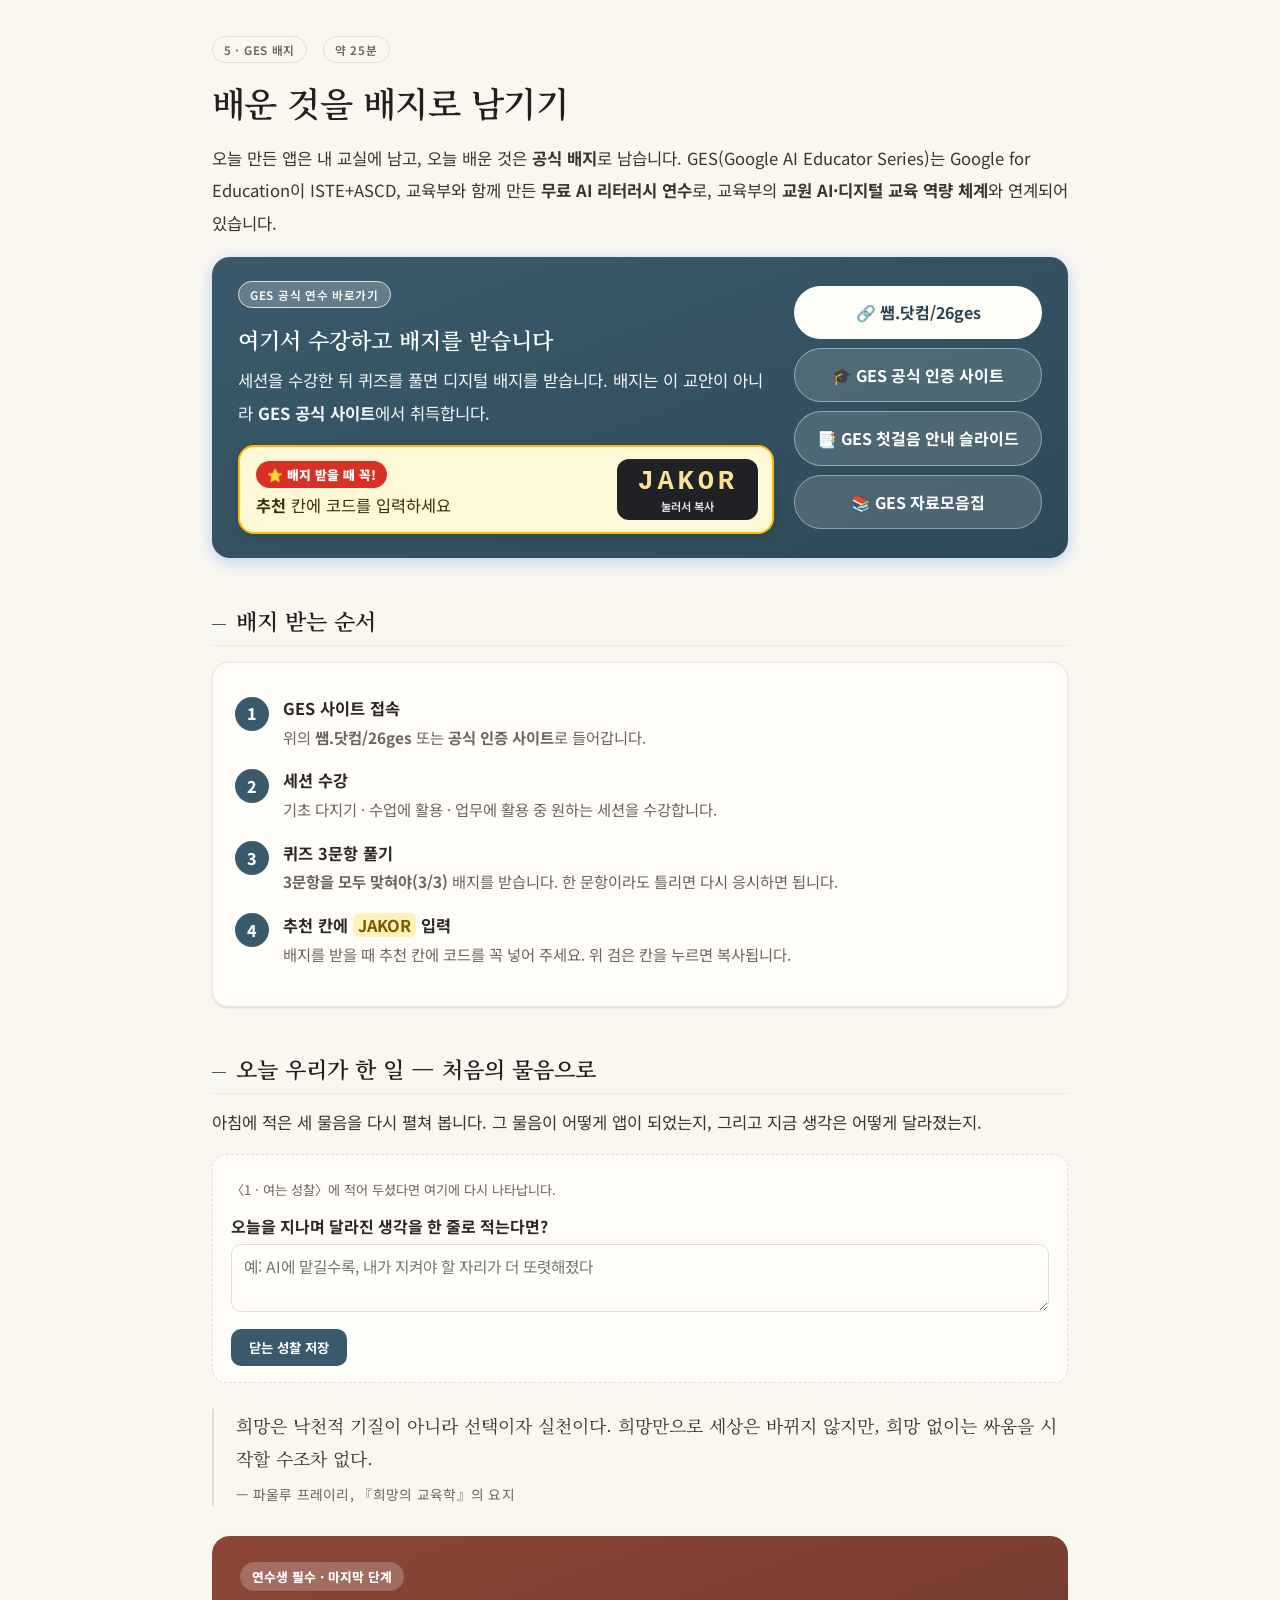
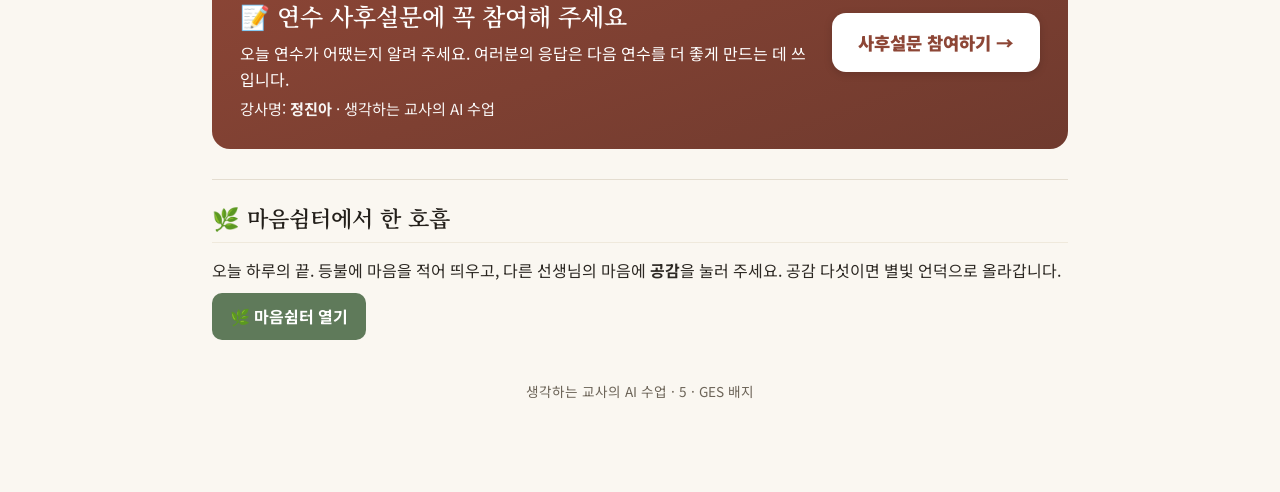
==== badge.html @ e40a6b11 "Add files via upload" ====
<!DOCTYPE html>
<html lang="ko">
<head>
<meta charset="UTF-8">
<meta name="viewport" content="width=device-width, initial-scale=1.0">
<title>5 · GES 배지 획득</title>
<link rel="stylesheet" href="style.css?v=20261122b">
</head>
<body>
<div class="wrap">
  <div class="mod-head"><span class="pill">5 · GES 배지</span><span class="pill">약 25분</span></div>
  <h1>배운 것을 배지로 남기기</h1>
  <p class="lead">오늘 만든 앱은 내 교실에 남고, 오늘 배운 것은 <b>공식 배지</b>로 남습니다. GES(Google AI Educator Series)는 Google for Education이 ISTE+ASCD, 교육부와 함께 만든 <b>무료 AI 리터러시 연수</b>로, 교육부의 <b>교원 AI·디지털 교육 역량 체계</b>와 연계되어 있습니다.</p>

  <!-- GES 접속 -->
  <div class="ges-banner">
    <div class="ges-txt">
      <div class="mod-head"><span class="pill">GES 공식 연수 바로가기</span></div>
      <h2 style="margin:.2em 0;border:0;padding:0;color:#fff;">여기서 수강하고 배지를 받습니다</h2>
      <p class="lead" style="margin-bottom:0;color:#f2f5f7;">세션을 수강한 뒤 퀴즈를 풀면 디지털 배지를 받습니다. 배지는 이 교안이 아니라 <b>GES 공식 사이트</b>에서 취득합니다.</p>
      <div class="code-box">
        <div class="code-l"><span class="code-tag">⭐ 배지 받을 때 꼭!</span><span class="code-txt"><b>추천</b> 칸에 코드를 입력하세요</span></div>
        <button type="button" class="code-val" onclick="(function(b){var t='JAKOR';function ok(){b.querySelector('small').textContent='✅ 복사됨';setTimeout(function(){b.querySelector('small').textContent='눌러서 복사';},1500);}if(navigator.clipboard){navigator.clipboard.writeText(t).then(ok).catch(ok);}else{ok();}})(this)">JAKOR<small>눌러서 복사</small></button>
      </div>
    </div>
    <div class="ges-links">
      <a class="btn" href="https://쌤.닷컴/26ges" target="_blank" rel="noopener">🔗 쌤.닷컴/26ges</a>
      <a class="btn ghost" href="https://educertifications.google/google-ai-educator-series" target="_blank" rel="noopener">🎓 GES 공식 인증 사이트</a>
      <a class="btn ghost" href="https://docs.google.com/presentation/d/17_g-7mhOejiCuQBrbJgubxRvysSCSnUCcSfvRGgtxKw/edit" target="_blank" rel="noopener">📑 GES 첫걸음 안내 슬라이드</a>
      <a class="btn ghost" href="https://edu.exceedlms.com/student/activity/1969380-google-ai-educator-series-training-resources" target="_blank" rel="noopener">📚 GES 자료모음집</a>
    </div>
  </div>

  <h2>배지 받는 순서</h2>
  <div class="card">
    <div class="step"><div class="n">1</div><div class="b"><h3>GES 사이트 접속</h3><p>위의 <b>쌤.닷컴/26ges</b> 또는 <b>공식 인증 사이트</b>로 들어갑니다.</p></div></div>
    <div class="step"><div class="n">2</div><div class="b"><h3>세션 수강</h3><p>기초 다지기 · 수업에 활용 · 업무에 활용 중 원하는 세션을 수강합니다.</p></div></div>
    <div class="step"><div class="n">3</div><div class="b"><h3>퀴즈 3문항 풀기</h3><p><b>3문항을 모두 맞혀야(3/3)</b> 배지를 받습니다. 한 문항이라도 틀리면 다시 응시하면 됩니다.</p></div></div>
    <div class="step"><div class="n">4</div><div class="b"><h3>추천 칸에 <span class="code-inline">JAKOR</span> 입력</h3><p>배지를 받을 때 추천 칸에 코드를 꼭 넣어 주세요. 위 검은 칸을 누르면 복사됩니다.</p></div></div>
  </div>

  <h2>오늘 우리가 한 일 — 처음의 물음으로</h2>
  <p class="lead">아침에 적은 세 물음을 다시 펼쳐 봅니다. 그 물음이 어떻게 앱이 되었는지, 그리고 지금 생각은 어떻게 달라졌는지.</p>
  <div class="journal" id="closing">
    <div id="recap"></div>
    <label>오늘을 지나며 <b>달라진 생각</b>을 한 줄로 적는다면?</label>
    <textarea data-j="after" placeholder="예: AI에 맡길수록, 내가 지켜야 할 자리가 더 또렷해졌다"></textarea>
    <button class="save" id="jsave2">닫는 성찰 저장</button>
    <span class="hint" id="jhint2"></span>
  </div>

  <div class="epigraph">
    <div class="t">희망은 낙천적 기질이 아니라 선택이자 실천이다. 희망만으로 세상은 바뀌지 않지만, 희망 없이는 싸움을 시작할 수조차 없다.</div>
    <div class="w">파울루 프레이리, 『희망의 교육학』의 요지</div>
  </div>

  <!-- 사후설문 -->
  <div class="survey">
    <div class="survey-txt">
      <div class="survey-tag">연수생 필수 · 마지막 단계</div>
      <h2 style="border:0;padding:0;color:#fff;">📝 연수 사후설문에 꼭 참여해 주세요</h2>
      <p>오늘 연수가 어땠는지 알려 주세요. 여러분의 응답은 다음 연수를 더 좋게 만드는 데 쓰입니다.</p>
      <p class="survey-who">강사명: <b>정진아</b> · 생각하는 교사의 AI 수업</p>
    </div>
    <a class="survey-btn" href="https://forms.gle/c3F2HAdHbyHX28X28" target="_blank" rel="noopener">사후설문 참여하기 →</a>
  </div>

  <div class="wow">
    <h2>🌿 마음쉼터에서 한 호흡</h2>
    <p>오늘 하루의 끝. 등불에 마음을 적어 띄우고, 다른 선생님의 마음에 <b>공감</b>을 눌러 주세요. 공감 다섯이면 별빛 언덕으로 올라갑니다.</p>
    <a class="btn" href="https://jinah200.github.io/maeum/" target="_blank" rel="noopener">🌿 마음쉼터 열기</a>
  </div>

  <div class="foot">생각하는 교사의 AI 수업 · 5 · GES 배지</div>
</div>
<script src="app.js?v=20261122b"></script>
<script>
(function(){
  var K='reflect_journal', j={};
  try{ j=JSON.parse(localStorage.getItem(K)||'{}'); }catch(e){}
  function esc(s){ return String(s==null?'':s).replace(/&/g,'&amp;').replace(/</g,'&lt;').replace(/>/g,'&gt;'); }
  var give=(j.give||'').trim(), keep=(j.keep||'').trim(), ask=(j.ask||'').trim();
  var el=document.getElementById('recap');
  if(give||keep||ask){
    el.className='recall'; el.style.margin='0 0 14px';
    el.innerHTML='<div class="rc-k">아침에 적은 세 물음</div>'+
      (give?'<p><span>맡기고 싶은 것</span>'+esc(give)+'</p>':'')+
      (keep?'<p><span>지키고 싶은 것</span>'+esc(keep)+'</p>':'')+
      (ask?'<p><span>오늘의 물음</span>'+esc(ask)+'</p>':'');
  } else {
    el.innerHTML='<p class="hint">〈1 · 여는 성찰〉에 적어 두셨다면 여기에 다시 나타납니다.</p>';
  }
  var ta=document.querySelector('#closing textarea');
  if(j.after) ta.value=j.after;
  document.getElementById('jsave2').addEventListener('click',function(){
    j.after=ta.value;
    try{ localStorage.setItem(K,JSON.stringify(j)); document.getElementById('jhint2').textContent='저장했습니다.'; }
    catch(e){ document.getElementById('jhint2').textContent='저장 공간이 가득 찼어요.'; }
  });
})();
</script>
</body>
</html>
---- style.css ----
@import url('https://fonts.googleapis.com/css2?family=Noto+Sans+KR:wght@400;500;700;900&family=Noto+Serif+KR:wght@500;600;700;900&display=swap');
/* 교사 연수 웹교안 — 공유 스타일 (Google for Education 톤) */
:root{
  /* 성찰·인문 팔레트 — 종이와 잉크 */
  --blue:#3a5a6b; --blue-d:#294451; --blue-l:#e8eef1;   /* 먹빛 남색(주 강조) */
  --green:#5f7a5a; --green-l:#eaf0e6;                    /* 세이지 */
  --yellow:#bb8a33; --yellow-l:#f6efda;                  /* 황토 */
  --red:#b0533b; --purple:#7c5d80;                        /* 테라코타 / 플럼 */
  --navy:#2c2823; --gray:#6d6559; --line:#e4ddd0; --line-l:#efe9dc;
  --bg:#faf7f1; --bg-soft:#f3eee3; --card:#fffdf8;        /* 따뜻한 종이 */
  --radius:16px; --shadow:0 1px 3px rgba(60,50,40,.10),0 1px 2px rgba(60,50,40,.06);
  --shadow-h:0 4px 16px rgba(60,50,40,.14);
  --font:"Pretendard Variable","Pretendard","Noto Sans KR","Apple SD Gothic Neo","Malgun Gothic",-apple-system,BlinkMacSystemFont,system-ui,sans-serif;
  --serif:"Noto Serif KR","Nanum Myeongjo",serif;
}
*{box-sizing:border-box;}
html{scroll-behavior:smooth;}
body{margin:0;font-family:var(--font);color:var(--navy);background:var(--bg);
  line-height:1.65;font-size:16px;-webkit-font-smoothing:antialiased;}
.wrap{max-width:860px;margin:0 auto;padding:36px 22px 90px;}
h1,h2,h3{line-height:1.3;color:var(--navy);}
h1{font-family:var(--serif);font-size:2.15rem;font-weight:600;letter-spacing:-.015em;margin:.15em 0 .45em;line-height:1.38;color:#231f1a;}
h2{font-family:var(--serif);font-size:1.38rem;font-weight:600;margin:2.1em 0 .55em;line-height:1.45;color:#231f1a;padding-bottom:.35em;border-bottom:1px solid var(--line-l);}
h3{font-size:1.1rem;font-weight:700;margin:1.4em 0 .4em;}
p{margin:.5em 0;}
a{color:var(--blue-d);}
small{color:var(--gray);}
.lead{color:var(--gray);font-size:1.05rem;margin-bottom:.4em;}

/* 헤더 배지(모듈 상단) */
.mod-head{display:flex;align-items:center;gap:10px;flex-wrap:wrap;margin-bottom:6px;}
.pill{display:inline-block;font-size:.73rem;font-weight:600;letter-spacing:.06em;color:var(--gray);background:transparent;border:1px solid var(--line);border-radius:999px;padding:3px 11px;margin:0 6px 6px 0;}
.pill.green{background:var(--green-l);color:var(--green);}
.pill.yellow{background:var(--yellow-l);color:#b06000;}
.pill.gray{background:#f1f3f4;color:var(--gray);}

/* 역량 매핑 배너 */
.map{background:var(--bg-soft);border:1px solid var(--line-l);border-radius:12px;
  padding:14px 16px;margin:14px 0;font-size:.92rem;color:var(--gray);}
.map b{color:var(--navy);}

/* 카드 */
.card{background:var(--card);border:1px solid var(--line-l);border-radius:var(--radius);
  padding:20px 22px;margin:16px 0;box-shadow:var(--shadow);}
.card h3{margin-top:0;}
.grid{display:grid;gap:14px;}
.grid.c2{grid-template-columns:repeat(2,1fr);}
.grid.c3{grid-template-columns:repeat(3,1fr);}
@media(max-width:680px){.grid.c2,.grid.c3{grid-template-columns:1fr;}}

/* 단계 번호 */
.step{display:flex;gap:14px;margin:14px 0;}
.step .n{flex:none;width:34px;height:34px;border-radius:50%;background:var(--blue);color:#fff;
  font-weight:800;display:grid;place-items:center;font-size:1rem;}
.step .b{flex:1;}
.step .b h3{margin:.1em 0 .2em;font-size:1.02rem;}
.step .b p{margin:.2em 0;color:var(--gray);font-size:.96rem;}

/* 프롬프트 박스 */
.prompt{position:relative;background:#f6f8fc;border:1px solid var(--line-l);
  border-left:4px solid var(--blue);border-radius:10px;margin:12px 0;}
.prompt .copy{position:absolute;top:10px;right:10px;border:0;background:var(--blue);color:#fff;
  font-family:inherit;font-weight:700;font-size:.82rem;padding:7px 12px;border-radius:8px;cursor:pointer;}
.prompt .copy:hover{background:var(--blue-d);}
.prompt pre{margin:0;padding:18px 18px 16px;white-space:pre-wrap;word-break:break-word;
  font-family:var(--font);font-size:.95rem;line-height:1.6;color:#202124;}
.prompt.code{border-left-color:var(--purple);}
.prompt.code pre{font-family:"SF Mono",Consolas,"D2Coding",monospace;font-size:.86rem;background:#1e1e2e;color:#e6e6f0;border-radius:0 0 10px 10px;}
.tip{background:var(--yellow-l);border-radius:10px;padding:12px 16px;margin:12px 0;font-size:.93rem;}
.tip b{color:#b06000;}
.note{background:var(--green-l);border-radius:10px;padding:12px 16px;margin:12px 0;font-size:.93rem;}

/* 학교급 레인 뱃지 (본문 내) */
.lane-tag{display:inline-block;font-size:.76rem;font-weight:800;padding:3px 9px;border-radius:6px;margin-right:6px;}
.lane-tag.elem{background:var(--blue-l);color:var(--blue-d);}
.lane-tag.mid{background:var(--green-l);color:var(--green);}
.lane-tag.high{background:#f3e8fd;color:var(--purple);}
[data-level]{display:none;}
body.lv-elem [data-level~="elem"],
body.lv-mid  [data-level~="mid"],
body.lv-high [data-level~="high"]{display:block;}
tr[data-level],li[data-level],span[data-level]{display:none;}
body.lv-elem tr[data-level~="elem"],body.lv-mid tr[data-level~="mid"],body.lv-high tr[data-level~="high"]{display:table-row;}
body.lv-elem li[data-level~="elem"],body.lv-mid li[data-level~="mid"],body.lv-high li[data-level~="high"]{display:list-item;}
body.lv-elem span[data-level~="elem"],body.lv-mid span[data-level~="mid"],body.lv-high span[data-level~="high"]{display:inline;}

/* 표 */
table{width:100%;border-collapse:collapse;margin:14px 0;font-size:.93rem;}
th,td{border:1px solid var(--line-l);padding:10px 12px;text-align:left;vertical-align:top;}
th{background:var(--bg-soft);font-weight:700;}

/* 퀴즈 / 완료 */
.finish{margin-top:30px;border-top:2px solid var(--line-l);padding-top:22px;}
.quiz-q{margin:12px 0;}
.quiz-q .opt{display:block;width:100%;text-align:left;border:1px solid var(--line);background:#fff;
  font-family:inherit;font-size:.95rem;padding:11px 14px;border-radius:9px;margin:7px 0;cursor:pointer;transition:.12s;}
.quiz-q .opt:hover{border-color:var(--blue);background:var(--blue-l);}
.quiz-q .opt.ok{border-color:var(--green);background:var(--green-l);}
.quiz-q .opt.no{border-color:var(--red);background:#fce8e6;}
.btn{display:inline-flex;align-items:center;gap:8px;border:0;background:var(--blue);color:#fff;
  font-family:inherit;font-weight:700;font-size:1rem;padding:13px 22px;border-radius:999px;cursor:pointer;text-decoration:none;}
.btn:hover{background:var(--blue-d);}
.btn.ghost{background:#fff;color:var(--blue-d);border:1px solid var(--line);}
.badge-get{display:flex;align-items:center;gap:14px;background:var(--blue-l);border-radius:14px;padding:16px 18px;margin:14px 0;}
.badge-get .ico{width:46px;height:46px;border-radius:50%;background:var(--blue);color:#fff;display:grid;place-items:center;font-size:1.4rem;flex:none;}

/* 홈 모듈 카드 그리드 */
.mcard{display:block;text-decoration:none;color:inherit;background:#fff;border:1px solid var(--line-l);
  border-radius:var(--radius);padding:18px;box-shadow:var(--shadow);transition:.15s;cursor:pointer;}
.mcard:hover{box-shadow:var(--shadow-h);transform:translateY(-2px);border-color:var(--blue);}
.mcard .num{font-size:.8rem;font-weight:800;color:var(--blue);}
.mcard h3{margin:.2em 0 .25em;font-size:1.05rem;}
.mcard p{margin:0;color:var(--gray);font-size:.9rem;}

/* GES 공식 접속 배너 */
.ges-banner{display:flex;gap:20px;align-items:center;flex-wrap:wrap;
  background:linear-gradient(135deg,#1a73e8,#1967d2);color:#fff;border-radius:18px;
  padding:24px 26px;margin:18px 0;box-shadow:0 4px 16px rgba(26,115,232,.28);}
.ges-banner.end{background:linear-gradient(135deg,#9334e6,#1a73e8);}
.ges-banner .ges-txt{flex:1 1 300px;}
.ges-banner h2{color:#fff;}
.ges-banner .lead,.ges-banner small{color:#eaf1fe;}
.ges-banner .pill{background:rgba(255,255,255,.22);color:#fff;}
.ges-banner .ges-links{display:flex;flex-direction:column;gap:9px;flex:0 0 auto;min-width:230px;}
.ges-banner .ges-links small{text-align:center;opacity:.9;}
.ges-banner .btn{background:#fff;color:var(--blue-d);justify-content:center;}
.ges-banner .btn:hover{background:#f1f3f4;}
.ges-banner .btn.ghost{background:rgba(255,255,255,.14);color:#fff;border:1px solid rgba(255,255,255,.6);}
.ges-banner .btn.ghost:hover{background:rgba(255,255,255,.24);}
@media(max-width:560px){.ges-banner .ges-links{width:100%;}}

.hero{background:linear-gradient(160deg,#f3f0e6,#efeee4 55%,#eceae0);border:1px solid var(--line);border-radius:22px;padding:30px 30px 26px;margin:6px 0 4px;}
.hero h1{margin:.1em 0;}
.foot{margin-top:40px;color:var(--gray);font-size:.85rem;text-align:center;}

/* 와우아이디어스 이동 블록 */
.wow{margin-top:30px;border-top:2px solid var(--line-l);padding-top:22px;}
.wow h2{margin-top:0;}
.wow .btn{display:inline-block;background:#7b2cbf;color:#fff;text-decoration:none;font-weight:700;padding:10px 18px;border-radius:10px;}
.wow .btn:hover{background:#6420a0;}

/* 맥락 TIP */
.ctx{background:var(--blue-l);border-left:4px solid var(--blue);border-radius:10px;padding:12px 16px;margin:14px 0;font-size:.93rem;}
.ctx b:first-child{color:var(--blue-d);}

/* ───────── 프롬프트 빌더 (왼쪽 선택 → 오른쪽 프롬프트 반영) ───────── */
body.hasb .wrap{max-width:1080px;}
.builder{display:grid;grid-template-columns:minmax(0,1fr) minmax(0,1.1fr);gap:20px;margin:16px 0 22px;align-items:start;}
@media(max-width:820px){.builder{grid-template-columns:1fr;}}
.builder .bsteps{grid-column:1/-1;display:flex;align-items:center;justify-content:center;flex-wrap:wrap;gap:8px 12px;background:var(--bg-soft);border:1px solid var(--line-l);border-radius:12px;padding:10px 14px;font-size:.92rem;font-weight:600;}
.builder .bsteps span{display:inline-flex;align-items:center;gap:7px;}
.builder .bsteps b{display:inline-grid;place-items:center;width:22px;height:22px;border-radius:50%;background:var(--blue);color:#fff;font-size:.8rem;}
.builder .bsteps i{color:var(--gray);font-style:normal;}

/* 왼쪽: 선택 창 */
.builder .bl{background:#fff;border:1.5px solid var(--line);border-radius:16px;padding:6px 18px 18px;box-shadow:0 1px 3px rgba(60,64,67,.08);}
.builder .bltitle{font-weight:800;font-size:1.02rem;margin:14px 0 4px;color:var(--blue-d);}
.builder .bg{padding:14px 0 12px;border-bottom:1px solid var(--line-l);border-radius:10px;}
.builder .bg:last-of-type{border-bottom:none;}
.builder .bg h4{display:flex;align-items:center;flex-wrap:wrap;gap:8px;margin:0 0 9px;font-size:1.02rem;line-height:1.35;}
.builder .bg h4 .gn{flex:none;display:inline-grid;place-items:center;width:24px;height:24px;border-radius:50%;background:var(--blue-l);color:var(--blue-d);font-size:.82rem;font-weight:800;}
.builder .bg h4 .gt{font-weight:800;}
.builder .bg h4 small{margin-left:auto;font-size:.76rem;font-weight:600;color:var(--gray);background:#f1f3f4;border-radius:999px;padding:2px 9px;}
.builder .chips{display:flex;flex-wrap:wrap;gap:8px;}
.builder .chip{border:1.5px solid var(--line);background:#fff;border-radius:12px;padding:8px 13px;font-size:.95rem;cursor:pointer;font-family:inherit;color:var(--navy);line-height:1.35;text-align:left;}
.builder .chip:hover{border-color:var(--blue);background:var(--blue-l);}
.builder .chip.on{background:var(--blue);border-color:var(--blue);color:#fff;font-weight:700;}
.builder .chip.on::before{content:"✓ ";}
.builder .chip.cus{border-style:dashed;color:var(--gray);}
.builder .chip.cus.on{border-style:solid;color:#fff;}
.builder .btext{width:100%;box-sizing:border-box;margin-top:2px;padding:10px 13px;border:1.5px solid var(--line);border-radius:12px;font-size:.98rem;font-family:inherit;background:#fcfcfd;}
.builder .cinp{margin-top:8px;}
.builder .btext:focus{outline:none;border-color:var(--blue);box-shadow:0 0 0 3px var(--blue-l);background:#fff;}
.builder .advbtn{margin:12px 0 0;width:100%;border:1.5px dashed var(--line);background:#fafbfc;color:var(--blue-d);font-weight:700;cursor:pointer;font-family:inherit;font-size:.95rem;padding:10px;border-radius:12px;}
.builder .advbtn:hover{background:var(--blue-l);border-color:var(--blue);}
.builder .advbox{margin-top:4px;}
.builder .bg.pulse{animation:bpulse 1.6s ease-out;}
@keyframes bpulse{0%{background:#fff3c4;box-shadow:0 0 0 6px #fff3c4;}100%{background:transparent;box-shadow:0 0 0 6px transparent;}}

/* 오른쪽: 완성된 프롬프트 */
.builder .br{position:sticky;top:10px;}
@media(max-width:820px){.builder .br{position:static;}}
.builder .bhint{background:var(--blue-l);color:#174ea6;border-radius:12px;padding:11px 15px;font-size:.92rem;line-height:1.55;margin-bottom:10px;}
.builder .bbar{display:flex;align-items:center;justify-content:space-between;gap:10px;margin-bottom:10px;flex-wrap:wrap;}
.builder .bnote{font-size:.82rem;color:var(--gray);line-height:1.45;}
.builder .bcopy{background:var(--blue);color:#fff;border:none;border-radius:12px;padding:11px 20px;font-weight:800;cursor:pointer;font-family:inherit;font-size:1rem;box-shadow:0 2px 6px rgba(26,115,232,.35);}
.builder .bcopy:hover{background:var(--blue-d);}
.builder .bout{margin:0;background:#1b2238;color:#eef0fa;border-radius:16px;padding:18px 16px;font-family:var(--font);font-size:1rem;line-height:1.85;white-space:pre-wrap;word-break:break-word;max-height:72vh;overflow:auto;}
.builder .bout.code{font-family:ui-monospace,SFMono-Regular,Menlo,Consolas,monospace;font-size:.86rem;line-height:1.65;white-space:pre;word-break:normal;overflow-x:auto;}
.builder .bout .ln{padding:2px 8px;border-radius:8px;}
.builder .bout .lb{color:#8ab4f8;font-weight:800;margin-right:2px;}
.builder .bout .tok{color:#ffd1dc;background:rgba(255,138,170,.2);border-bottom:2px solid #ff8fab;border-radius:5px;padding:0 4px;font-weight:700;cursor:pointer;}
.builder .bout .tok:hover{background:rgba(255,138,170,.38);}
.builder .bout .tok.ph{color:#b9c0dc;background:rgba(255,255,255,.08);border-bottom:2px dashed #7f89b3;font-style:italic;font-weight:500;}
.builder .bout .ln.flash{animation:bflash 1.5s ease-out;}
@keyframes bflash{0%{background:rgba(255,214,102,.5);}100%{background:transparent;}}

/* 직접 고치기 · 예시 이미지 */
.builder .bbtns{display:flex;gap:8px;flex-wrap:wrap;}
.builder .bedit{background:#fff;color:var(--blue-d);border:1.5px solid var(--blue);border-radius:12px;padding:10px 16px;font-weight:800;cursor:pointer;font-family:inherit;font-size:.95rem;}
.builder .bedit:hover{background:var(--blue-l);}
.builder .beditnote{display:none;background:#fff8e1;border:1px solid #f9d77e;color:#7a5900;border-radius:12px;padding:9px 13px;font-size:.88rem;margin-bottom:10px;line-height:1.5;}
.builder.editing .beditnote{display:block;}
.builder.editing .bedit{background:#1e8e3e;border-color:#1e8e3e;color:#fff;}
.builder .bout[contenteditable="true"]{outline:3px solid #f9d77e;background:#232b45;cursor:text;}
.builder .bout[contenteditable="true"] .tok{cursor:text;}
.example{margin:16px 0 6px;border:1px solid var(--line-l);border-radius:16px;overflow:hidden;background:#fff;}
.example img{display:block;width:100%;height:auto;max-height:440px;object-fit:cover;}
.example .excap{padding:12px 16px;font-size:.93rem;line-height:1.6;}

/* 워크숍 히어로 */
.hero-kicker{margin-top:14px;font-weight:700;color:var(--blue-d);font-size:1.05rem;}
.hero .hero-title{font-size:2.5rem;line-height:1.2;margin:.15em 0 .3em;letter-spacing:-.02em;}
.hero .bugw{color:var(--blue-d);background:var(--blue-l);border-radius:8px;padding:0 .18em;}
.hero-sub{font-size:1.12rem;line-height:1.65;color:var(--navy);margin:0 0 14px;}
.bugflow{display:flex;flex-wrap:wrap;align-items:center;gap:8px 10px;margin-top:6px;}
.bugflow .bf{display:flex;flex-direction:column;background:#fff;border:1px solid var(--line-l);border-radius:12px;padding:9px 14px;font-size:.84rem;color:var(--gray);line-height:1.4;}
.bugflow .bf b{color:var(--navy);font-size:.95rem;}
.bugflow i{font-style:normal;color:var(--gray);}
@media(max-width:600px){.hero .hero-title{font-size:1.85rem;}.bugflow i{display:none;}}

/* 강사·사후설문 */
.lead-row{display:flex;align-items:center;justify-content:space-between;flex-wrap:wrap;gap:10px;margin:0 0 18px;}
.instructor{display:flex;align-items:center;gap:10px;flex-wrap:wrap;background:#fff;border:1px solid var(--line-l);border-radius:14px;padding:10px 16px;}
.instructor .ilabel{font-size:.78rem;font-weight:800;color:var(--blue-d);background:var(--blue-l);border-radius:999px;padding:2px 10px;}
.instructor b{font-size:1.08rem;}
.instructor .isub{font-size:.85rem;color:var(--gray);}
.survey-mini{background:#fce8e6;color:#b3261e;text-decoration:none;font-weight:800;border-radius:12px;padding:11px 16px;border:1.5px solid #f4b4ae;}
.survey-mini:hover{background:#fad2cf;}
.survey{display:flex;align-items:center;justify-content:space-between;gap:20px;flex-wrap:wrap;margin:30px 0 10px;background:linear-gradient(135deg,#d93025,#e8710a);color:#fff;border-radius:20px;padding:26px 28px;box-shadow:0 6px 18px rgba(217,48,37,.25);}
.survey-txt{flex:1 1 380px;}
.survey-tag{display:inline-block;background:rgba(255,255,255,.22);border-radius:999px;padding:4px 12px;font-size:.8rem;font-weight:800;}
.survey h2{margin:.35em 0 .3em;color:#fff;font-size:1.5rem;}
.survey p{margin:.2em 0;line-height:1.6;}
.survey-who{opacity:.95;font-size:.95rem;}
.survey-btn{flex:none;background:#fff;color:#c5221f;text-decoration:none;font-weight:900;font-size:1.1rem;padding:15px 26px;border-radius:14px;box-shadow:0 2px 8px rgba(0,0,0,.15);}
.survey-btn:hover{background:#fff4f2;}

/* 배지 추천 코드 JAKOR */
.code-box{display:flex;align-items:center;justify-content:space-between;gap:12px;flex-wrap:wrap;margin-top:16px;background:#fff8d6;border:2.5px solid #fbbc04;border-radius:16px;padding:12px 14px 12px 16px;color:#3c2f00;box-shadow:0 3px 10px rgba(0,0,0,.12);}
.code-l{display:flex;flex-direction:column;gap:4px;}
.code-tag{align-self:flex-start;background:#d93025;color:#fff;font-weight:900;font-size:.8rem;border-radius:999px;padding:3px 11px;}
.code-txt{font-size:1.02rem;}
.code-val{display:flex;flex-direction:column;align-items:center;cursor:pointer;background:#202124;color:#fde293;border:none;border-radius:12px;padding:8px 20px;font-family:ui-monospace,Menlo,Consolas,monospace;font-size:1.7rem;font-weight:900;letter-spacing:.14em;line-height:1.1;}
.code-val small{font-family:var(--font);font-size:.7rem;letter-spacing:0;color:#e8eaed;font-weight:600;margin-top:3px;}
.code-val:hover{background:#3c4043;}
.code-inline{background:#fff1b8;border-radius:6px;padding:0 5px;color:#7a5900;}

/* M2 두 갈래 */
.tracks{display:grid;grid-template-columns:1fr 1fr;gap:14px;margin:20px 0 6px;}
@media(max-width:640px){.tracks{grid-template-columns:1fr;}}
.track{display:flex;flex-direction:column;gap:6px;text-decoration:none;color:var(--navy);border-radius:16px;padding:18px 20px;border:2px solid;}
.track.a{background:#e8f0fe;border-color:#1a73e8;}
.track.b{background:#fff;border-color:var(--line);}
.track:hover{box-shadow:0 4px 12px rgba(60,64,67,.15);}
.track .tk{font-size:.8rem;font-weight:800;color:var(--blue-d);}
.track.b .tk{color:var(--gray);}
.track b{font-size:1.15rem;}
.track span:last-child{font-size:.92rem;color:var(--gray);line-height:1.5;}
.track-sec{margin-top:28px;padding-top:6px;scroll-margin-top:12px;}
#trackB{border-top:2px dashed var(--line);padding-top:22px;}
.tbadge{display:inline-grid;place-items:center;width:30px;height:30px;border-radius:9px;color:#fff;font-size:1rem;margin-right:6px;vertical-align:2px;}
.tbadge.a{background:#1a73e8;}.tbadge.b{background:#80868b;}
.qlist ol{margin:.2em 0 .4em 1.2em;padding:0;line-height:1.75;}
.qlist li{margin:.3em 0;}
.qlist .qt{display:inline-block;font-size:.74rem;font-weight:700;color:var(--blue-d);background:var(--blue-l);border-radius:999px;padding:1px 8px;margin-left:4px;vertical-align:1px;}
.qnote{margin:.6em 0 0;font-size:.9rem;color:var(--gray);}

/* 흐름 내비게이션 (푸터 위) */
.flow-nav{display:flex;flex-wrap:wrap;gap:4px 8px;align-items:center;margin:26px 0 10px;padding:12px 14px;background:var(--bg-soft);border-radius:12px;font-size:.84rem;color:var(--gray);}
.flow-nav b{color:var(--blue-d);background:var(--blue-l);border-radius:999px;padding:2px 10px;}

/* 실제 사례 쇼케이스 */
.showcase{margin:22px 0;background:linear-gradient(135deg,#f6f9ff,#fff);border:1.5px solid var(--line);border-radius:20px;padding:24px 22px;}
.sc-head .sc-tag{display:inline-block;background:#1e8e3e;color:#fff;font-weight:800;font-size:.8rem;border-radius:999px;padding:3px 12px;}
.sc-head h2{margin:.4em 0 .25em;}
.sc-head p{margin:0 0 4px;line-height:1.7;color:var(--navy);}
.sc-cards{display:grid;grid-template-columns:repeat(3,1fr);gap:14px;margin:16px 0 10px;}
@media(max-width:760px){.sc-cards{grid-template-columns:1fr;}}
.sc-card{display:flex;flex-direction:column;gap:7px;background:#fff;border:1.5px solid var(--line-l);border-radius:16px;padding:18px;text-decoration:none;color:var(--navy);transition:box-shadow .15s,border-color .15s;}
.sc-card:hover{border-color:var(--blue);box-shadow:0 6px 16px rgba(26,115,232,.15);}
.sc-ico{font-size:1.8rem;}
.sc-card b{font-size:1.08rem;}
.sc-card span{font-size:.9rem;color:var(--gray);line-height:1.5;}
.sc-card .sc-go{margin-top:auto;color:var(--blue-d);font-weight:700;font-size:.9rem;}
.sc-note{margin:6px 0 0;font-size:.86rem;color:var(--gray);}

/* ───── 성찰·인문 컴포넌트 ───── */
.serif{font-family:var(--serif);}
/* 반추 스레드 — 잠깐 되돌아보기 */
.reflect{background:var(--card);border:1px solid var(--line);border-left:4px solid var(--blue);border-radius:4px 14px 14px 4px;padding:16px 20px;margin:20px 0;}
.reflect .rk{font-family:var(--serif);font-weight:700;color:var(--blue-d);font-size:1.02rem;}
.reflect p{margin:.4em 0 0;color:var(--navy);line-height:1.7;}
.reflect .q{margin:.5em 0 0;padding-left:14px;border-left:2px solid var(--line);color:var(--gray);font-style:italic;}
/* 거장의 한마디 */
.maxim{position:relative;background:linear-gradient(180deg,#fffdf8,#f7f2e8);border:1px solid var(--line);border-radius:16px;padding:20px 24px;margin:18px 0;}
.maxim .quote{font-family:var(--serif);font-size:1.15rem;line-height:1.6;color:var(--navy);}
.maxim .who{margin-top:.6em;font-weight:700;color:var(--blue-d);font-size:.92rem;}
.maxim .who::before{content:"— ";}
.maxim .big{position:absolute;top:2px;left:12px;font-family:var(--serif);font-size:3rem;color:var(--line);line-height:1;}
/* 성찰 입력(저널) */
.journal{background:var(--card);border:1px dashed var(--line);border-radius:14px;padding:16px 18px;margin:16px 0;}
.journal label{display:block;font-weight:700;margin:10px 0 5px;color:var(--navy);}
.journal textarea{width:100%;box-sizing:border-box;border:1px solid var(--line);border-radius:10px;padding:10px 12px;font-family:var(--font);font-size:.98rem;min-height:56px;background:#fffefb;resize:vertical;}
.journal .save{margin-top:10px;background:var(--blue);color:#fff;border:none;border-radius:10px;padding:9px 18px;font-weight:700;cursor:pointer;font-family:inherit;}
.journal .hint{font-size:.82rem;color:var(--gray);}

/* ───── 사색적 레이아웃 보정 ───── */
.wrap{max-width:900px;}
body.hasb .wrap{max-width:1080px;}
.lead{font-size:1.04rem;line-height:1.95;color:#3b352d;}
p{line-height:1.9;}
.mod-head{margin-bottom:.6em;}
h1+.lead{margin-top:.2em;}
/* 머리글 장식 */
.wrap > h2::before{content:"";display:inline-block;width:14px;height:1px;background:var(--blue);vertical-align:middle;margin-right:10px;}

/* 제사(에피그래프) */
.epigraph{margin:26px 0 30px;padding:0 0 0 22px;border-left:2px solid var(--line);}
.epigraph .t{font-family:var(--serif);font-size:1.12rem;line-height:1.85;color:#3b352d;}
.epigraph .w{margin-top:.6em;font-size:.86rem;color:var(--gray);letter-spacing:.02em;}
.epigraph .w::before{content:"— ";}

/* 학교급 안내 배너 */
.lv-notice{display:flex;gap:10px;flex-wrap:wrap;align-items:baseline;background:var(--bg-soft);border:1px solid var(--line-l);border-radius:12px;padding:11px 16px;margin:14px 0 18px;font-size:.88rem;color:var(--gray);line-height:1.65;}
.lv-notice b{color:var(--blue-d);}

/* 사색의 동반자 카드 */
.thinkers{display:grid;grid-template-columns:repeat(auto-fit,minmax(250px,1fr));gap:16px;margin:18px 0;}
.thinker{background:var(--card);border:1px solid var(--line);border-radius:16px;padding:20px 22px;}
.thinker .nm{font-family:var(--serif);font-size:1.12rem;font-weight:700;color:#231f1a;}
.thinker .yr{font-size:.78rem;color:var(--gray);margin-left:6px;font-weight:400;}
.thinker .bk{font-size:.84rem;color:var(--gray);margin:.3em 0 .7em;}
.thinker .idea{font-size:.95rem;line-height:1.75;margin:0 0 .7em;}
.thinker .ans{font-size:.93rem;line-height:1.75;color:#3b352d;border-top:1px dashed var(--line);padding-top:.7em;}
.thinker .ans b{color:var(--blue-d);}

/* 사색 먼저 / 받은 뒤 */
.muse{background:#f5f1e6;border:1px solid var(--line);border-radius:16px;padding:18px 22px;margin:18px 0;}
.muse .mk{font-family:var(--serif);font-weight:700;color:#231f1a;font-size:1.04rem;}
.muse ol{margin:.6em 0 0 1.1em;padding:0;}
.muse li{margin:.4em 0;line-height:1.8;color:#3b352d;}
.after{background:var(--card);border:1px solid var(--line);border-left:3px solid var(--yellow);border-radius:4px 14px 14px 4px;padding:16px 20px;margin:16px 0 22px;}
.after .ak{font-weight:700;color:#7a5900;font-size:.98rem;}
.after ul{margin:.5em 0 0 1.1em;padding:0;}
.after li{margin:.3em 0;line-height:1.75;font-size:.95rem;}

/* '내 문장' 입력 강조 */
.builder .bg.mine{background:#f7f2e4;border:1px solid var(--yellow);border-radius:12px;padding:14px 16px;margin:14px 0;}
.builder .bg.mine h4 .gn{background:var(--yellow);color:#fff;}
.builder .bg.mine h4 small{background:#fff;color:#8a6100;}
.builder .bout .tok.ph.mine{color:#ffd98a;border-bottom:2px dashed #e0a93a;background:rgba(224,169,58,.14);font-style:normal;}
.builder .minewarn{display:none;background:#fff7e0;border:1px solid #e8c877;color:#6f5300;border-radius:12px;padding:11px 15px;margin-bottom:10px;font-size:.9rem;line-height:1.65;}
.builder .minewarn.on{display:block;}

/* 학교급 안내(홈) */
.lv-guide{background:var(--card);border:1px solid var(--line);border-radius:16px;padding:18px 22px;margin:18px 0;}
.lv-guide b{color:#231f1a;}
.lv-guide p{margin:.4em 0 .6em;color:#3b352d;}
.lv-guide ul{margin:0 0 0 1.1em;padding:0;}
.lv-guide li{margin:.35em 0;font-size:.94rem;line-height:1.75;color:var(--gray);}
.lv-guide li b{color:var(--blue-d);}
.hero{background:transparent;border:0;border-bottom:1px solid var(--line);border-radius:0;padding:10px 0 26px;margin:0 0 6px;}
.hero-kicker{color:var(--gray);font-weight:500;font-size:1rem;letter-spacing:.02em;}
.hero .hero-title{font-size:2.6rem;font-weight:600;margin:.12em 0 .35em;letter-spacing:-.02em;}
.hero-sub{font-size:1.08rem;line-height:1.9;color:#3b352d;}
@media(max-width:600px){.hero .hero-title{font-size:1.95rem;}}

/* ───── 전체 톤 정리(차분하게) ───── */
.ges-banner{background:linear-gradient(160deg,#3a5a6b,#2e4a58);border-radius:18px;}
.ges-banner.end{background:linear-gradient(160deg,#5c5470,#473f58);}
.ges-banner .btn{background:#fffdf8;color:#294451;font-weight:700;}
.ges-banner .btn.ghost{background:rgba(255,255,255,.14);color:#fff;border:1px solid rgba(255,255,255,.4);}
.survey{background:linear-gradient(160deg,#8d4636,#6f3a2e);box-shadow:none;border-radius:18px;}
.survey-btn{color:#8d4636;}
.survey-mini{background:#f5e7e2;color:#8d4636;border-color:#e0c5bc;}
.sc-tag{background:#5f7a5a !important;}
.sc-head h2,.showcase h2{border-bottom:0;}
.showcase{background:var(--card);}
.sv-top{background:#8d4636;}
.wow{border-top:1px solid var(--line);}
.wow .btn{background:#5c5470;}
.wow .btn:hover{background:#473f58;}
.maxim{background:var(--card);}
.mcard{background:var(--card);border:1px solid var(--line);}
.mcard .num{color:var(--gray);}

/* 외부 도구 카드 */
.toolcard{display:flex;gap:20px;align-items:center;flex-wrap:wrap;justify-content:space-between;background:var(--card);border:1px solid var(--line);border-radius:18px;padding:22px 24px;margin:16px 0;}
.toolcard .tc-body{flex:1 1 340px;}
.toolcard .tc-tag{display:inline-block;font-size:.74rem;font-weight:800;letter-spacing:.04em;color:#fff;background:var(--green);border-radius:999px;padding:3px 11px;}
.toolcard .tc-name{font-family:var(--serif);font-size:1.25rem;font-weight:700;color:#231f1a;margin:.25em 0 .5em;}
.toolcard .tc-list{margin:0 0 0 1.1em;padding:0;}
.toolcard .tc-list li{margin:.35em 0;font-size:.95rem;line-height:1.7;}
.toolcard .tc-list li b{color:var(--blue-d);}
.toolcard .tc-note{margin:.8em 0 0;font-size:.9rem;color:var(--gray);line-height:1.7;}
.toolcard .tc-btn{flex:none;background:var(--blue);color:#fff;text-decoration:none;font-weight:800;padding:14px 22px;border-radius:14px;white-space:nowrap;}
.toolcard .tc-btn:hover{background:var(--blue-d);}
.toolcard.sample{background:linear-gradient(160deg,#f4f1e6,#fffdf8);}
.toolcard.sample .tc-btn{background:var(--green);}
.toolcard.sample .tc-btn:hover{background:#4e6a4a;}
/* 마음쉼터 블록 */
.wow .btn{background:var(--green);}
.wow .btn:hover{background:#4e6a4a;}
.wow-top{color:var(--green);border-color:var(--green);}
.wow-top:hover{background:#eaf0e6;}

/* 여는 성찰 불러오기(recall) */
.recall{background:#f2efe4;border:1px solid var(--line);border-left:3px solid var(--green);border-radius:4px 14px 14px 4px;padding:15px 20px;margin:16px 0 20px;}
.recall .rc-k{font-family:var(--serif);font-weight:700;color:#3f5a3b;font-size:1rem;margin-bottom:.4em;}
.recall p{margin:.3em 0;font-size:.96rem;line-height:1.75;}
.recall p span{display:inline-block;min-width:104px;font-size:.78rem;font-weight:700;color:var(--gray);background:#fffdf8;border:1px solid var(--line);border-radius:999px;padding:1px 9px;margin-right:8px;text-align:center;}
.recall .rc-empty{color:var(--gray);font-size:.93rem;}
.recall .rc-btn{margin-top:10px;background:var(--green);color:#fff;border:none;border-radius:10px;padding:9px 16px;font-weight:700;cursor:pointer;font-family:inherit;font-size:.9rem;}
.recall .rc-btn:hover{background:#4e6a4a;}
.recall .rc-msg{margin-left:10px;font-size:.86rem;color:var(--green);}
/* 다음 단계 안내 */
.nextstep{display:flex;align-items:center;justify-content:space-between;gap:14px;flex-wrap:wrap;background:var(--card);border:1px dashed var(--line);border-radius:14px;padding:16px 20px;margin:24px 0 10px;}
.nextstep .ns-t{font-size:.95rem;color:var(--gray);line-height:1.7;}
.nextstep .ns-t b{color:var(--blue-d);}
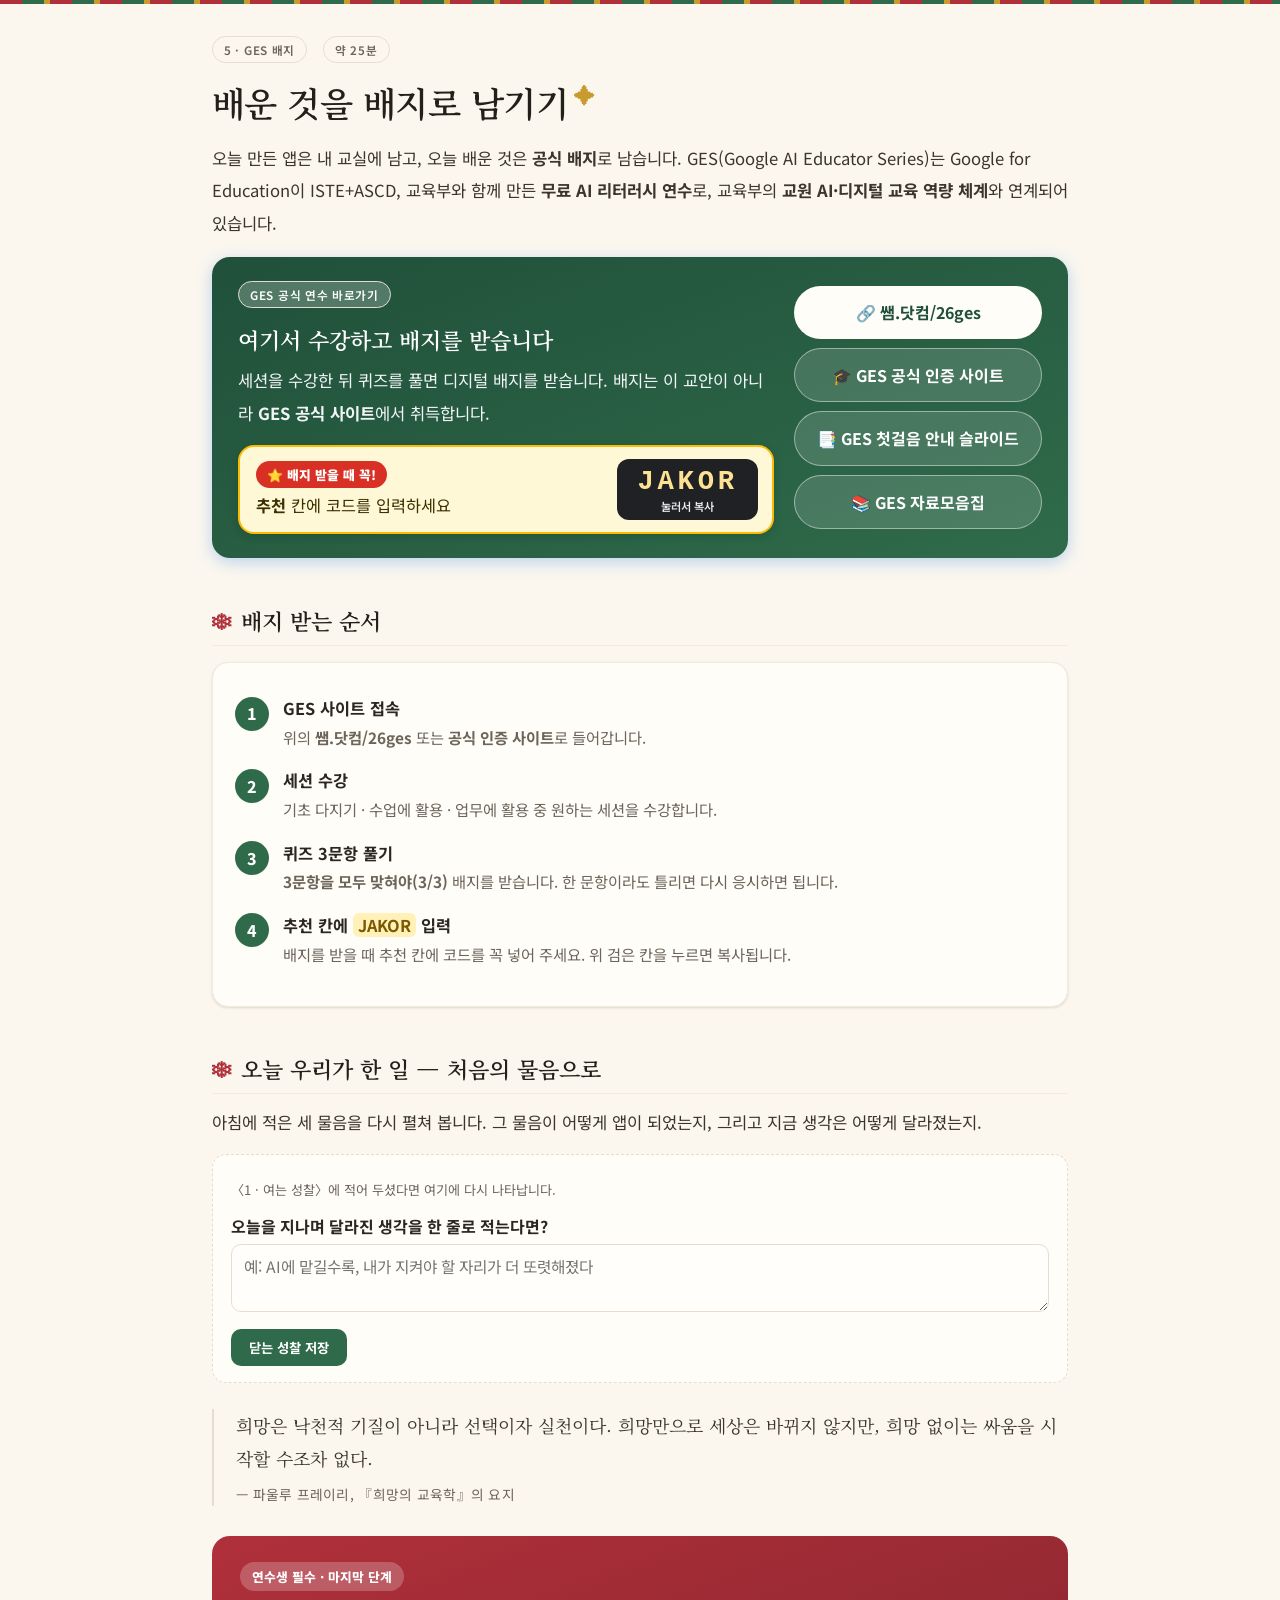
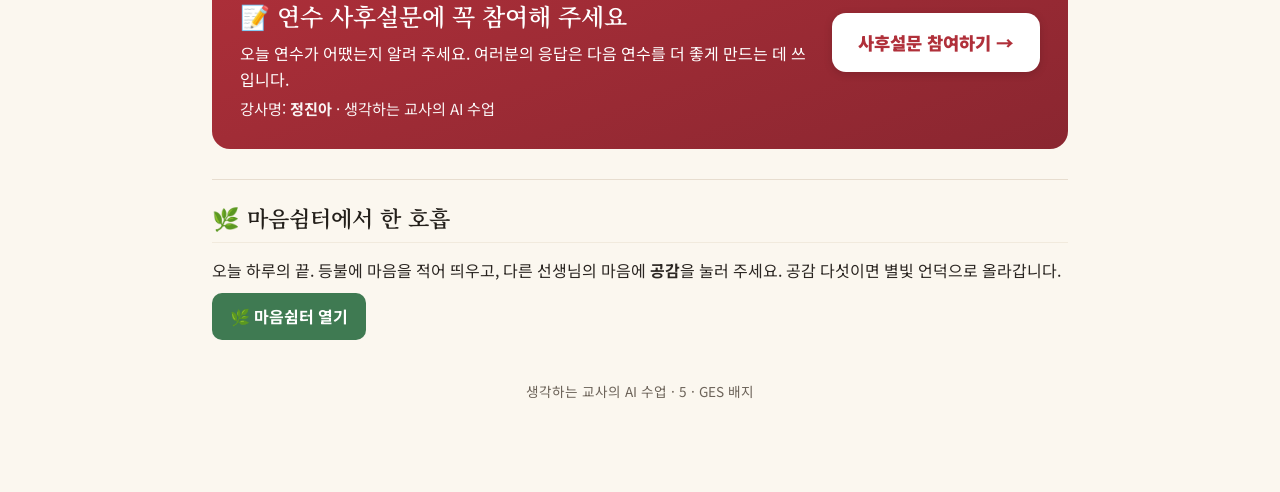
==== commit 9462dfd5: "Add files via upload" ====
--- a/badge.html
+++ b/badge.html
@@ -4,7 +4,7 @@
 <meta charset="UTF-8">
 <meta name="viewport" content="width=device-width, initial-scale=1.0">
 <title>5 · GES 배지 획득</title>
-<link rel="stylesheet" href="style.css?v=20261122b">
+<link rel="stylesheet" href="style.css?v=20261123b">
 </head>
 <body>
 <div class="wrap">
@@ -73,7 +73,7 @@
 
   <div class="foot">생각하는 교사의 AI 수업 · 5 · GES 배지</div>
 </div>
-<script src="app.js?v=20261122b"></script>
+<script src="app.js?v=20261123b"></script>
 <script>
 (function(){
   var K='reflect_journal', j={};
--- a/style.css
+++ b/style.css
@@ -1,15 +1,15 @@
 @import url('https://fonts.googleapis.com/css2?family=Noto+Sans+KR:wght@400;500;700;900&family=Noto+Serif+KR:wght@500;600;700;900&display=swap');
 /* 교사 연수 웹교안 — 공유 스타일 (Google for Education 톤) */
 :root{
-  /* 성찰·인문 팔레트 — 종이와 잉크 */
-  --blue:#3a5a6b; --blue-d:#294451; --blue-l:#e8eef1;   /* 먹빛 남색(주 강조) */
-  --green:#5f7a5a; --green-l:#eaf0e6;                    /* 세이지 */
-  --yellow:#bb8a33; --yellow-l:#f6efda;                  /* 황토 */
-  --red:#b0533b; --purple:#7c5d80;                        /* 테라코타 / 플럼 */
-  --navy:#2c2823; --gray:#6d6559; --line:#e4ddd0; --line-l:#efe9dc;
-  --bg:#faf7f1; --bg-soft:#f3eee3; --card:#fffdf8;        /* 따뜻한 종이 */
-  --radius:16px; --shadow:0 1px 3px rgba(60,50,40,.10),0 1px 2px rgba(60,50,40,.06);
-  --shadow-h:0 4px 16px rgba(60,50,40,.14);
+  /* 크리스마스 · 따뜻하고 아기자기한 팔레트 */
+  --blue:#2f6b4a; --blue-d:#20503a; --blue-l:#e5efe7;   /* 전나무 초록(주 강조) */
+  --green:#3f7a52; --green-l:#e7f0e8;                    /* 솔잎 */
+  --yellow:#c99a2e; --yellow-l:#f7efd8;                  /* 황금 장식 */
+  --red:#b0303a; --purple:#8a5a66;                        /* 크랜베리 / 포인세티아 */
+  --navy:#2b2622; --gray:#6d645a; --line:#e7ddcf; --line-l:#f1eadd;
+  --bg:#fbf7ef; --bg-soft:#f4eee0; --card:#fffdf8;        /* 눈 쌓인 종이 */
+  --radius:16px; --shadow:0 1px 3px rgba(60,45,35,.10),0 1px 2px rgba(60,45,35,.06);
+  --shadow-h:0 4px 16px rgba(60,45,35,.14);
   --font:"Pretendard Variable","Pretendard","Noto Sans KR","Apple SD Gothic Neo","Malgun Gothic",-apple-system,BlinkMacSystemFont,system-ui,sans-serif;
   --serif:"Noto Serif KR","Nanum Myeongjo",serif;
 }
@@ -313,7 +313,7 @@
 .mod-head{margin-bottom:.6em;}
 h1+.lead{margin-top:.2em;}
 /* 머리글 장식 */
-.wrap > h2::before{content:"";display:inline-block;width:14px;height:1px;background:var(--blue);vertical-align:middle;margin-right:10px;}
+.wrap > h2::before{content:"❅";display:inline-block;color:var(--red);font-size:.9em;margin-right:9px;vertical-align:baseline;}
 
 /* 제사(에피그래프) */
 .epigraph{margin:26px 0 30px;padding:0 0 0 22px;border-left:2px solid var(--line);}
@@ -418,3 +418,46 @@
 .nextstep{display:flex;align-items:center;justify-content:space-between;gap:14px;flex-wrap:wrap;background:var(--card);border:1px dashed var(--line);border-radius:14px;padding:16px 20px;margin:24px 0 10px;}
 .nextstep .ns-t{font-size:.95rem;color:var(--gray);line-height:1.7;}
 .nextstep .ns-t b{color:var(--blue-d);}
+
+/* 문답 예시 */
+.dlg{margin-top:.3em;}
+.dlg p{margin:.45em 0;padding:9px 14px;border-radius:14px;max-width:88%;line-height:1.65;font-size:.95rem;}
+.dlg .d-ai{background:var(--blue-l);color:#1f3a46;border-top-left-radius:4px;}
+.dlg .d-me{background:#f0ece0;color:#3b352d;margin-left:auto;border-top-right-radius:4px;}
+.dlg .d-note{background:transparent;color:var(--gray);font-size:.88rem;max-width:100%;padding:6px 2px;}
+
+/* ───── 크리스마스 장식 ───── */
+.ges-banner{background:linear-gradient(160deg,#20503a,#2f6b4a);}
+.ges-banner.end{background:linear-gradient(160deg,#8a3a44,#b0303a);}
+.ges-banner .btn{background:#fffdf8;color:#20503a;}
+.ges-banner .btn.ghost{background:rgba(255,255,255,.14);color:#fff;border:1px solid rgba(255,255,255,.45);}
+.survey{background:linear-gradient(160deg,#b0303a,#8a2630);}
+.survey-btn{color:#b0303a;}
+.survey-mini{background:#f6e4e2;color:#b0303a;border-color:#e7bcbb;}
+.sc-tag,.tc-tag{background:var(--red) !important;}
+.sv-top{background:var(--red);}
+.wow .btn{background:var(--green);}
+.maxim,.mcard,.showcase,.toolcard,.thinker{background:var(--card);}
+.hero-title .bugw{color:var(--red);background:#f6e4e2;}
+/* 상단 리본(빨강-초록-금) */
+body::before{content:"";position:fixed;top:0;left:0;right:0;height:4px;z-index:50;
+  background:repeating-linear-gradient(90deg,#b0303a 0 22px,#2f6b4a 22px 44px,#c99a2e 44px 50px);}
+.topbar{border-top:0;}
+/* 포인트 이모지(제목 곁) */
+h1::after{content:" ✦";color:var(--yellow);font-size:.6em;vertical-align:super;}
+/* 눈송이 은은하게 */
+.wrap{position:relative;}
+/* 두 갈래(바이브코딩) */
+.twoway{display:grid;grid-template-columns:1fr 1fr;gap:16px;margin:16px 0;}
+@media(max-width:720px){.twoway{grid-template-columns:1fr;}}
+.way{background:var(--card);border:1.5px solid var(--line);border-radius:18px;padding:20px 22px;display:flex;flex-direction:column;}
+.way-badge{align-self:flex-start;font-size:.76rem;font-weight:800;letter-spacing:.03em;color:#fff;border-radius:999px;padding:3px 12px;}
+.way-badge.canvas{background:var(--green);}
+.way-badge.studio{background:var(--red);}
+.way-name{font-family:var(--serif);font-size:1.3rem;font-weight:700;color:#231f1a;margin:.3em 0 .4em;}
+.way-desc{font-size:.95rem;line-height:1.7;color:#3b352d;margin:0 0 .8em;}
+.way-list{margin:0 0 1em;padding:0;list-style:none;}
+.way-list li{font-size:.9rem;line-height:1.65;color:var(--gray);padding:3px 0 3px 0;border-top:1px dashed var(--line);}
+.way-list li:first-child{border-top:0;}
+.way-list li b{color:var(--blue-d);margin-right:5px;}
+.way .tc-btn{margin-top:auto;align-self:flex-start;}
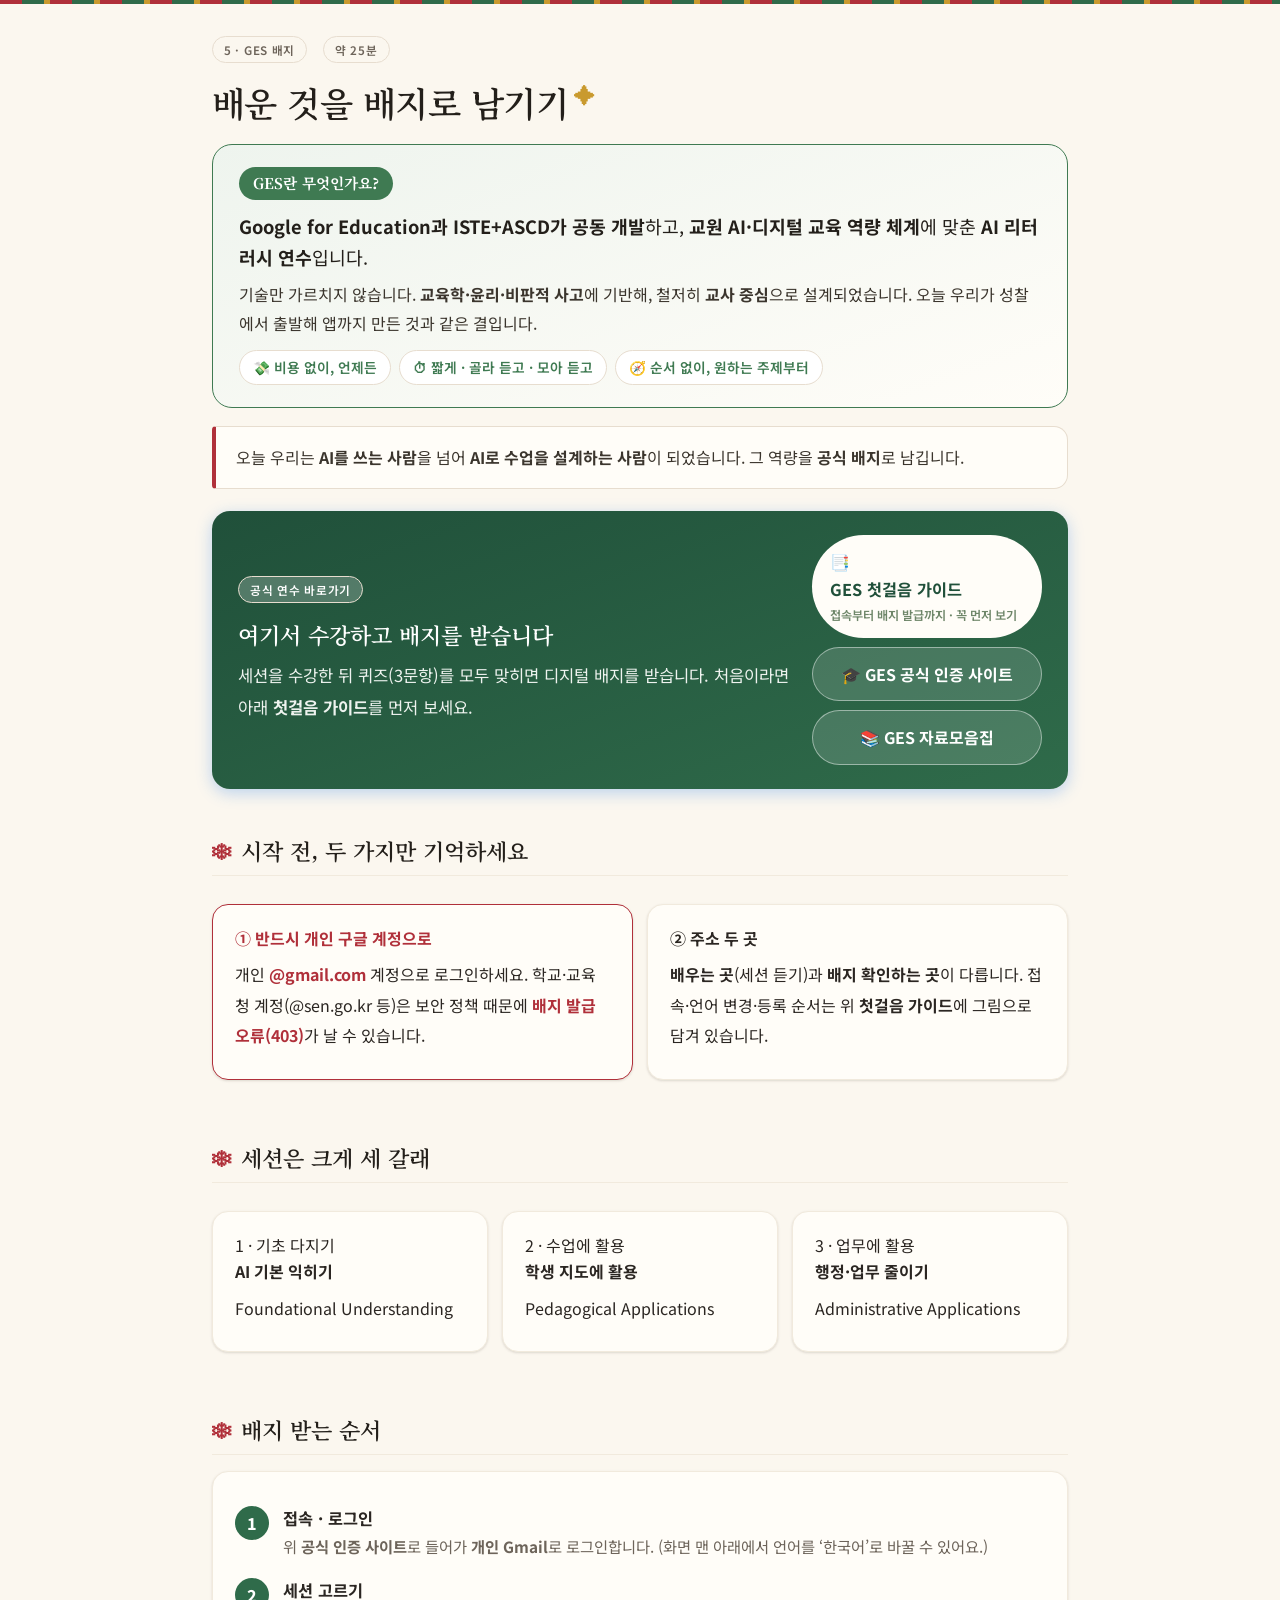
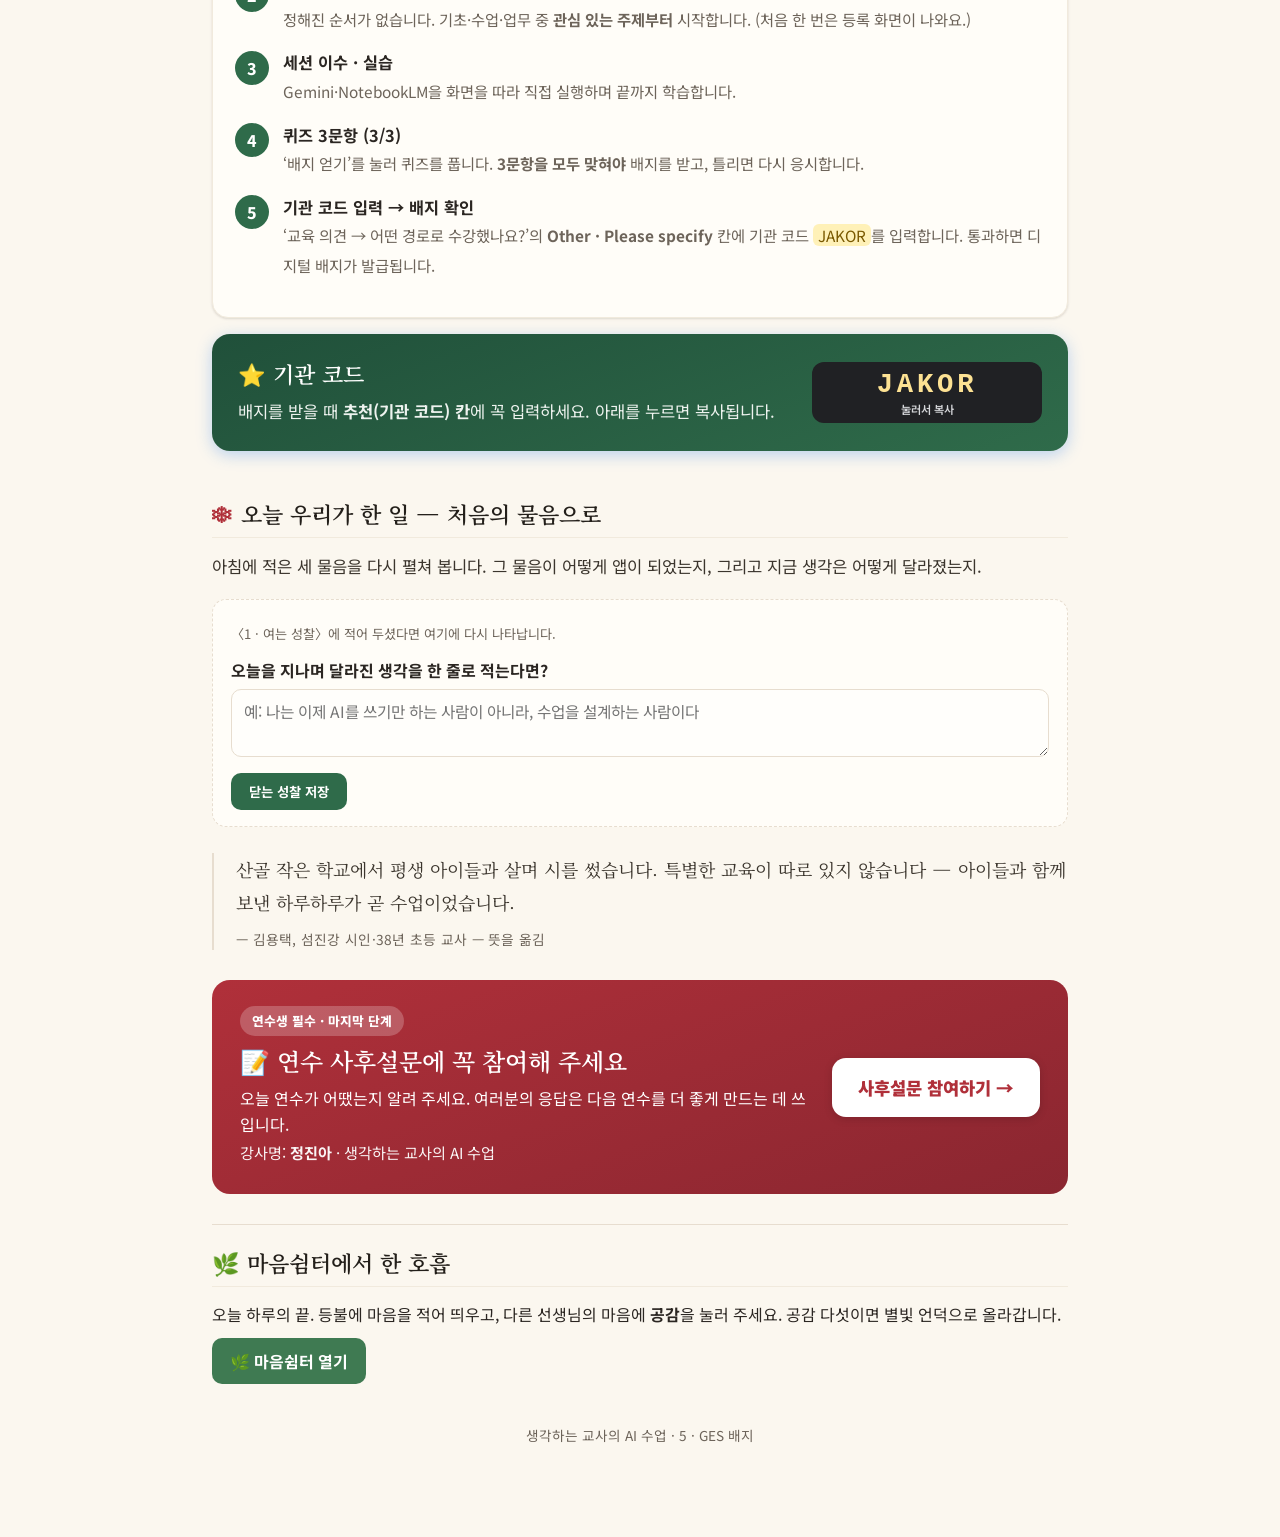
==== commit f0c49458: "GES 개편: 쌤.닷컴 제거, 첫걸음·코드 안내 슬라이드 교체(JAKOR), 소비자→설계자, 가독성 개선" ====
--- a/badge.html
+++ b/badge.html
@@ -4,39 +4,72 @@
 <meta charset="UTF-8">
 <meta name="viewport" content="width=device-width, initial-scale=1.0">
 <title>5 · GES 배지 획득</title>
-<link rel="stylesheet" href="style.css?v=20261123b">
+<link rel="stylesheet" href="style.css?v=20261126b">
 </head>
 <body>
 <div class="wrap">
   <div class="mod-head"><span class="pill">5 · GES 배지</span><span class="pill">약 25분</span></div>
   <h1>배운 것을 배지로 남기기</h1>
-  <p class="lead">오늘 만든 앱은 내 교실에 남고, 오늘 배운 것은 <b>공식 배지</b>로 남습니다. GES(Google AI Educator Series)는 Google for Education이 ISTE+ASCD, 교육부와 함께 만든 <b>무료 AI 리터러시 연수</b>로, 교육부의 <b>교원 AI·디지털 교육 역량 체계</b>와 연계되어 있습니다.</p>
+
+  <!-- GES란? (상단 강조) -->
+  <div class="ges-what">
+    <div class="gw-tag">GES란 무엇인가요?</div>
+    <p class="gw-lead"><b>Google for Education과 ISTE+ASCD가 공동 개발</b>하고, <b>교원 AI·디지털 교육 역량 체계</b>에 맞춘 <b>AI 리터러시 연수</b>입니다.</p>
+    <p class="gw-sub">기술만 가르치지 않습니다. <b>교육학·윤리·비판적 사고</b>에 기반해, 철저히 <b>교사 중심</b>으로 설계되었습니다. 오늘 우리가 성찰에서 출발해 앱까지 만든 것과 같은 결입니다.</p>
+    <div class="gw-tags"><span>💸 비용 없이, 언제든</span><span>⏱ 짧게 · 골라 듣고 · 모아 듣고</span><span>🧭 순서 없이, 원하는 주제부터</span></div>
+  </div>
+
+  <div class="shift" style="margin:14px 0 22px;">
+    <div class="sh-txt">오늘 우리는 <b>AI를 쓰는 사람</b>을 넘어 <b>AI로 수업을 설계하는 사람</b>이 되었습니다. 그 역량을 <b>공식 배지</b>로 남깁니다.</div>
+  </div>
 
   <!-- GES 접속 -->
   <div class="ges-banner">
     <div class="ges-txt">
-      <div class="mod-head"><span class="pill">GES 공식 연수 바로가기</span></div>
+      <div class="mod-head"><span class="pill">공식 연수 바로가기</span></div>
       <h2 style="margin:.2em 0;border:0;padding:0;color:#fff;">여기서 수강하고 배지를 받습니다</h2>
-      <p class="lead" style="margin-bottom:0;color:#f2f5f7;">세션을 수강한 뒤 퀴즈를 풀면 디지털 배지를 받습니다. 배지는 이 교안이 아니라 <b>GES 공식 사이트</b>에서 취득합니다.</p>
-      <div class="code-box">
-        <div class="code-l"><span class="code-tag">⭐ 배지 받을 때 꼭!</span><span class="code-txt"><b>추천</b> 칸에 코드를 입력하세요</span></div>
-        <button type="button" class="code-val" onclick="(function(b){var t='JAKOR';function ok(){b.querySelector('small').textContent='✅ 복사됨';setTimeout(function(){b.querySelector('small').textContent='눌러서 복사';},1500);}if(navigator.clipboard){navigator.clipboard.writeText(t).then(ok).catch(ok);}else{ok();}})(this)">JAKOR<small>눌러서 복사</small></button>
-      </div>
+      <p class="lead" style="margin-bottom:0;color:#eef3ef;">세션을 수강한 뒤 퀴즈(3문항)를 모두 맞히면 디지털 배지를 받습니다. 처음이라면 아래 <b>첫걸음 가이드</b>를 먼저 보세요.</p>
     </div>
     <div class="ges-links">
-      <a class="btn" href="https://쌤.닷컴/26ges" target="_blank" rel="noopener">🔗 쌤.닷컴/26ges</a>
+      <a class="btn big" href="https://docs.google.com/presentation/d/1LLOvrJhq7n4StMqCb7-v6qF1WRbUa6AwyqqfcbIZO_M/edit" target="_blank" rel="noopener">📑 <b>GES 첫걸음 가이드</b><small>접속부터 배지 발급까지 · 꼭 먼저 보기</small></a>
       <a class="btn ghost" href="https://educertifications.google/google-ai-educator-series" target="_blank" rel="noopener">🎓 GES 공식 인증 사이트</a>
-      <a class="btn ghost" href="https://docs.google.com/presentation/d/17_g-7mhOejiCuQBrbJgubxRvysSCSnUCcSfvRGgtxKw/edit" target="_blank" rel="noopener">📑 GES 첫걸음 안내 슬라이드</a>
       <a class="btn ghost" href="https://edu.exceedlms.com/student/activity/1969380-google-ai-educator-series-training-resources" target="_blank" rel="noopener">📚 GES 자료모음집</a>
     </div>
   </div>
 
+  <h2>시작 전, 두 가지만 기억하세요</h2>
+  <div class="grid c2">
+    <div class="card warn-card">
+      <b>① 반드시 개인 구글 계정으로</b>
+      <p>개인 <b>@gmail.com</b> 계정으로 로그인하세요. 학교·교육청 계정(@sen.go.kr 등)은 보안 정책 때문에 <b>배지 발급 오류(403)</b>가 날 수 있습니다.</p>
+    </div>
+    <div class="card">
+      <b>② 주소 두 곳</b>
+      <p><b>배우는 곳</b>(세션 듣기)과 <b>배지 확인하는 곳</b>이 다릅니다. 접속·언어 변경·등록 순서는 위 <b>첫걸음 가이드</b>에 그림으로 담겨 있습니다.</p>
+    </div>
+  </div>
+
+  <h2>세션은 크게 세 갈래</h2>
+  <div class="grid c3">
+    <div class="card"><div class="num">1 · 기초 다지기</div><b>AI 기본 익히기</b><p>Foundational Understanding</p></div>
+    <div class="card"><div class="num">2 · 수업에 활용</div><b>학생 지도에 활용</b><p>Pedagogical Applications</p></div>
+    <div class="card"><div class="num">3 · 업무에 활용</div><b>행정·업무 줄이기</b><p>Administrative Applications</p></div>
+  </div>
+
   <h2>배지 받는 순서</h2>
   <div class="card">
-    <div class="step"><div class="n">1</div><div class="b"><h3>GES 사이트 접속</h3><p>위의 <b>쌤.닷컴/26ges</b> 또는 <b>공식 인증 사이트</b>로 들어갑니다.</p></div></div>
-    <div class="step"><div class="n">2</div><div class="b"><h3>세션 수강</h3><p>기초 다지기 · 수업에 활용 · 업무에 활용 중 원하는 세션을 수강합니다.</p></div></div>
-    <div class="step"><div class="n">3</div><div class="b"><h3>퀴즈 3문항 풀기</h3><p><b>3문항을 모두 맞혀야(3/3)</b> 배지를 받습니다. 한 문항이라도 틀리면 다시 응시하면 됩니다.</p></div></div>
-    <div class="step"><div class="n">4</div><div class="b"><h3>추천 칸에 <span class="code-inline">JAKOR</span> 입력</h3><p>배지를 받을 때 추천 칸에 코드를 꼭 넣어 주세요. 위 검은 칸을 누르면 복사됩니다.</p></div></div>
+    <div class="step"><div class="n">1</div><div class="b"><h3>접속 · 로그인</h3><p>위 <b>공식 인증 사이트</b>로 들어가 <b>개인 Gmail</b>로 로그인합니다. (화면 맨 아래에서 언어를 ‘한국어’로 바꿀 수 있어요.)</p></div></div>
+    <div class="step"><div class="n">2</div><div class="b"><h3>세션 고르기</h3><p>정해진 순서가 없습니다. 기초·수업·업무 중 <b>관심 있는 주제부터</b> 시작합니다. (처음 한 번은 등록 화면이 나와요.)</p></div></div>
+    <div class="step"><div class="n">3</div><div class="b"><h3>세션 이수 · 실습</h3><p>Gemini·NotebookLM을 화면을 따라 직접 실행하며 끝까지 학습합니다.</p></div></div>
+    <div class="step"><div class="n">4</div><div class="b"><h3>퀴즈 3문항 (3/3)</h3><p>‘배지 얻기’를 눌러 퀴즈를 풉니다. <b>3문항을 모두 맞혀야</b> 배지를 받고, 틀리면 다시 응시합니다.</p></div></div>
+    <div class="step"><div class="n">5</div><div class="b"><h3>기관 코드 입력 → 배지 확인</h3><p>‘교육 의견 → 어떤 경로로 수강했나요?’의 <b>Other · Please specify</b> 칸에 기관 코드 <span class="code-inline">JAKOR</span>를 입력합니다. 통과하면 디지털 배지가 발급됩니다.</p></div></div>
+  </div>
+
+  <div class="ges-banner" style="margin-top:10px;">
+    <div class="ges-txt"><h2 style="margin:0;border:0;padding:0;color:#fff;">⭐ 기관 코드</h2><p class="lead" style="margin:.3em 0 0;color:#eef3ef;">배지를 받을 때 <b>추천(기관 코드) 칸</b>에 꼭 입력하세요. 아래를 누르면 복사됩니다.</p></div>
+    <div class="ges-links">
+      <button type="button" class="code-val" onclick="(function(b){var t='JAKOR';function ok(){b.querySelector('small').textContent='✅ 복사됨';setTimeout(function(){b.querySelector('small').textContent='눌러서 복사';},1500);}if(navigator.clipboard){navigator.clipboard.writeText(t).then(ok).catch(ok);}else{ok();}})(this)">JAKOR<small>눌러서 복사</small></button>
+    </div>
   </div>
 
   <h2>오늘 우리가 한 일 — 처음의 물음으로</h2>
@@ -44,14 +77,14 @@
   <div class="journal" id="closing">
     <div id="recap"></div>
     <label>오늘을 지나며 <b>달라진 생각</b>을 한 줄로 적는다면?</label>
-    <textarea data-j="after" placeholder="예: AI에 맡길수록, 내가 지켜야 할 자리가 더 또렷해졌다"></textarea>
+    <textarea data-j="after" placeholder="예: 나는 이제 AI를 쓰기만 하는 사람이 아니라, 수업을 설계하는 사람이다"></textarea>
     <button class="save" id="jsave2">닫는 성찰 저장</button>
     <span class="hint" id="jhint2"></span>
   </div>
 
   <div class="epigraph">
-    <div class="t">희망은 낙천적 기질이 아니라 선택이자 실천이다. 희망만으로 세상은 바뀌지 않지만, 희망 없이는 싸움을 시작할 수조차 없다.</div>
-    <div class="w">파울루 프레이리, 『희망의 교육학』의 요지</div>
+    <div class="t">산골 작은 학교에서 평생 아이들과 살며 시를 썼습니다. 특별한 교육이 따로 있지 않습니다 — 아이들과 함께 보낸 하루하루가 곧 수업이었습니다.</div>
+    <div class="w">김용택, 섬진강 시인·38년 초등 교사 — 뜻을 옮김</div>
   </div>
 
   <!-- 사후설문 -->
@@ -73,7 +106,7 @@
 
   <div class="foot">생각하는 교사의 AI 수업 · 5 · GES 배지</div>
 </div>
-<script src="app.js?v=20261123b"></script>
+<script src="app.js?v=20261126b"></script>
 <script>
 (function(){
   var K='reflect_journal', j={};
--- a/style.css
+++ b/style.css
@@ -461,3 +461,41 @@
 .way-list li:first-child{border-top:0;}
 .way-list li b{color:var(--blue-d);margin-right:5px;}
 .way .tc-btn{margin-top:auto;align-self:flex-start;}
+
+/* Gemini 열기 버튼 */
+.builder .bopen{background:var(--card);color:var(--blue-d);border:1.5px solid var(--blue);border-radius:12px;padding:11px 16px;font-weight:800;cursor:pointer;font-family:inherit;font-size:.95rem;}
+.builder .bopen:hover{background:var(--blue-l);}
+.builder .bbtns{display:flex;gap:8px;flex-wrap:wrap;align-items:center;}
+.opt{font-size:.68rem;font-weight:700;color:var(--gray);background:var(--line-l);border-radius:999px;padding:2px 9px;vertical-align:middle;margin-left:6px;}
+
+/* 바이브 코딩의 마음가짐 */
+.maxim.creed{border:1.5px solid var(--red);background:linear-gradient(160deg,#fff7f3,#fffdf8);}
+.maxim.creed .quote{color:#8a2630;}
+.maxim.creed .who{color:var(--red);}
+.loop{display:flex;flex-wrap:wrap;align-items:center;gap:8px 10px;background:var(--bg-soft);border:1px solid var(--line-l);border-radius:12px;padding:12px 16px;margin:12px 0 4px;font-weight:700;font-size:.92rem;color:var(--blue-d);}
+.loop i{font-style:normal;color:var(--gray);font-weight:400;}
+.loop i.back{color:var(--red);font-weight:700;}
+
+/* GES란 상단 강조 */
+.ges-what{background:linear-gradient(160deg,#eef4ee,#fffdf8);border:1.5px solid var(--green);border-radius:20px;padding:22px 26px;margin:18px 0;}
+.ges-what .gw-tag{display:inline-block;font-family:var(--serif);font-weight:700;color:#fff;background:var(--green);border-radius:999px;padding:4px 14px;font-size:.92rem;}
+.ges-what .gw-lead{font-size:1.14rem;line-height:1.75;margin:.6em 0 .3em;color:#231f1a;}
+.ges-what .gw-sub{font-size:1rem;line-height:1.8;color:#3b352d;margin:.2em 0 .8em;}
+.ges-what .gw-tags{display:flex;flex-wrap:wrap;gap:8px;}
+.ges-what .gw-tags span{font-size:.86rem;font-weight:600;color:var(--green);background:#fff;border:1px solid var(--line);border-radius:999px;padding:5px 13px;}
+/* 소비자 → 설계자 */
+.shift{background:var(--card);border:1px solid var(--line);border-left:4px solid var(--red);border-radius:4px 14px 14px 4px;padding:16px 20px;}
+.shift .sh-txt{font-size:1rem;line-height:1.8;color:#3b352d;}
+.shift.big{background:linear-gradient(160deg,#fff7f3,#fffdf8);border:1.5px solid var(--red);border-left:1.5px solid var(--red);border-radius:18px;padding:20px 24px;margin:4px 0 20px;}
+.shift.big .sh-arrow{font-family:var(--serif);font-size:1.5rem;font-weight:700;color:#231f1a;margin-bottom:.35em;}
+.shift.big .sh-arrow .old{color:var(--gray);text-decoration:line-through;}
+.shift.big .sh-arrow .new{color:var(--red);}
+.shift.big .sh-arrow b{color:var(--red);margin:0 .2em;}
+@media(max-width:520px){.shift.big .sh-arrow{font-size:1.2rem;}}
+/* GES 큰 버튼 */
+.ges-banner .btn.big{display:flex;flex-direction:column;align-items:flex-start;gap:2px;background:#fffdf8;color:#20503a;padding:13px 18px;}
+.ges-banner .btn.big small{font-weight:600;color:#5f7a5a;font-size:.76rem;}
+.ges-banner .btn.big b{font-size:1.02rem;}
+/* 경고 카드 */
+.warn-card{border-color:var(--red);}
+.warn-card b{color:var(--red);}
